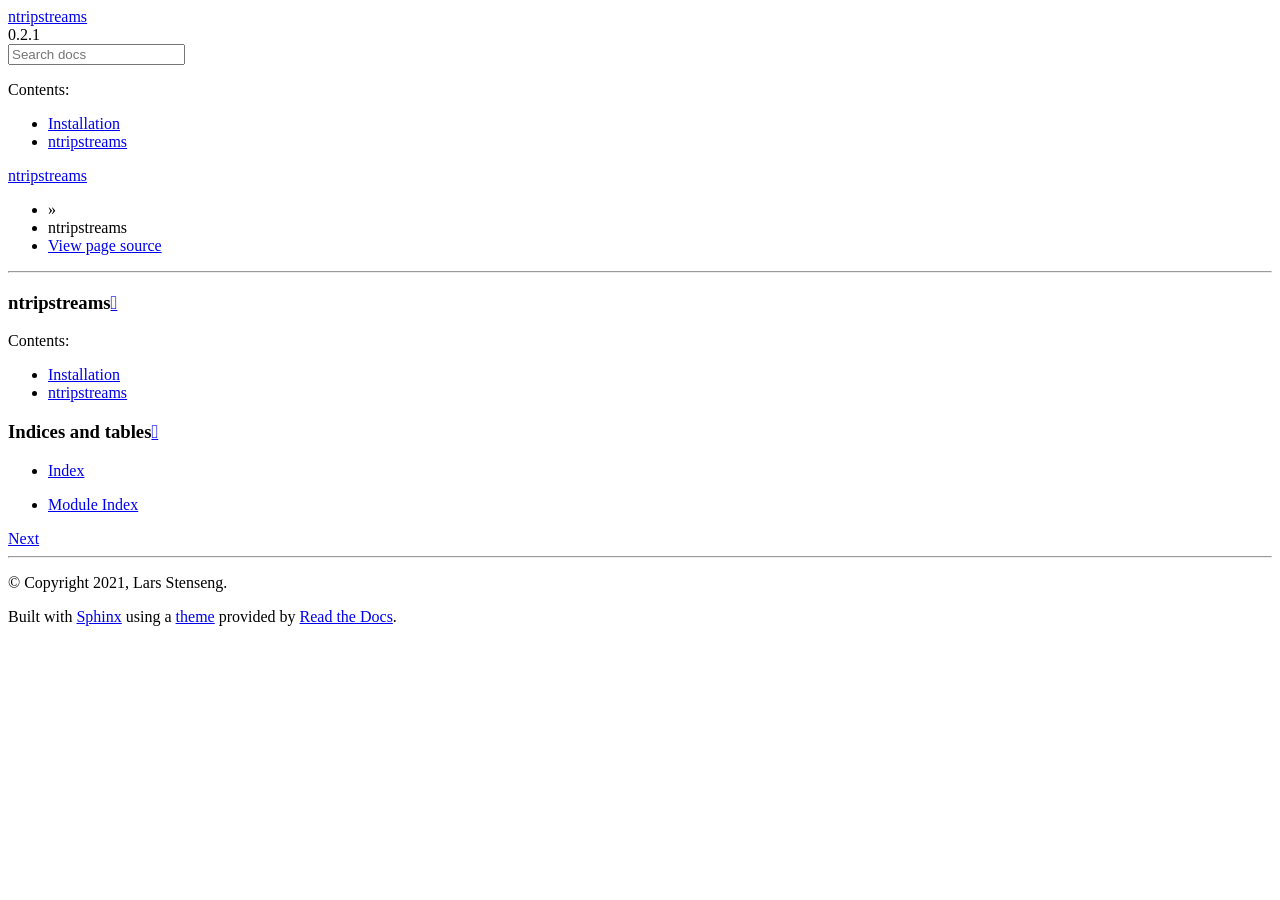
==== index.html @ c1d875e7 "deploy: 2a1d656f350260a8e325749557d3381305e0e389" ====
<!DOCTYPE html>
<html class="writer-html5" lang="en" >
<head>
  <meta charset="utf-8" /><meta name="generator" content="Docutils 0.17.1: http://docutils.sourceforge.net/" />

  <meta name="viewport" content="width=device-width, initial-scale=1.0" />
  <title>ntripstreams &mdash; ntripstreams 0.2.1 documentation</title>
      <link rel="stylesheet" href="_static/theme_overrides.css" type="text/css" />
  <!--[if lt IE 9]>
    <script src="_static/js/html5shiv.min.js"></script>
  <![endif]-->
  
        <script data-url_root="./" id="documentation_options" src="_static/documentation_options.js"></script>
        <script src="_static/jquery.js"></script>
        <script src="_static/underscore.js"></script>
        <script src="_static/doctools.js"></script>
    <script src="_static/js/theme.js"></script>
    <link rel="index" title="Index" href="genindex.html" />
    <link rel="search" title="Search" href="search.html" />
    <link rel="next" title="Installation" href="install.html" /> 
</head>

<body class="wy-body-for-nav"> 
  <div class="wy-grid-for-nav">
    <nav data-toggle="wy-nav-shift" class="wy-nav-side">
      <div class="wy-side-scroll">
        <div class="wy-side-nav-search" >
            <a href="#" class="icon icon-home"> ntripstreams
          </a>
              <div class="version">
                0.2.1
              </div>
<div role="search">
  <form id="rtd-search-form" class="wy-form" action="search.html" method="get">
    <input type="text" name="q" placeholder="Search docs" />
    <input type="hidden" name="check_keywords" value="yes" />
    <input type="hidden" name="area" value="default" />
  </form>
</div>
        </div><div class="wy-menu wy-menu-vertical" data-spy="affix" role="navigation" aria-label="Navigation menu">
              <p class="caption" role="heading"><span class="caption-text">Contents:</span></p>
<ul>
<li class="toctree-l1"><a class="reference internal" href="install.html">Installation</a></li>
<li class="toctree-l1"><a class="reference internal" href="ntripstreams.html">ntripstreams</a></li>
</ul>

        </div>
      </div>
    </nav>

    <section data-toggle="wy-nav-shift" class="wy-nav-content-wrap"><nav class="wy-nav-top" aria-label="Mobile navigation menu" >
          <i data-toggle="wy-nav-top" class="fa fa-bars"></i>
          <a href="#">ntripstreams</a>
      </nav>

      <div class="wy-nav-content">
        <div class="rst-content">
          <div role="navigation" aria-label="Page navigation">
  <ul class="wy-breadcrumbs">
      <li><a href="#" class="icon icon-home"></a> &raquo;</li>
      <li>ntripstreams</li>
      <li class="wy-breadcrumbs-aside">
            <a href="_sources/index.rst.txt" rel="nofollow"> View page source</a>
      </li>
  </ul>
  <hr/>
</div>
          <div role="main" class="document" itemscope="itemscope" itemtype="http://schema.org/Article">
           <div itemprop="articleBody">
             
  <section id="ntripstreams">
<h1>ntripstreams<a class="headerlink" href="#ntripstreams" title="Permalink to this headline"></a></h1>
<div class="toctree-wrapper compound">
<p class="caption" role="heading"><span class="caption-text">Contents:</span></p>
<ul>
<li class="toctree-l1"><a class="reference internal" href="install.html">Installation</a></li>
<li class="toctree-l1"><a class="reference internal" href="ntripstreams.html">ntripstreams</a></li>
</ul>
</div>
</section>
<section id="indices-and-tables">
<h1>Indices and tables<a class="headerlink" href="#indices-and-tables" title="Permalink to this headline"></a></h1>
<ul class="simple">
<li><p><a class="reference internal" href="genindex.html"><span class="std std-ref">Index</span></a></p></li>
<li><p><a class="reference internal" href="py-modindex.html"><span class="std std-ref">Module Index</span></a></p></li>
</ul>
</section>


           </div>
          </div>
          <footer><div class="rst-footer-buttons" role="navigation" aria-label="Footer">
        <a href="install.html" class="btn btn-neutral float-right" title="Installation" accesskey="n" rel="next">Next <span class="fa fa-arrow-circle-right" aria-hidden="true"></span></a>
    </div>

  <hr/>

  <div role="contentinfo">
    <p>&#169; Copyright 2021, Lars Stenseng.</p>
  </div>

  Built with <a href="https://www.sphinx-doc.org/">Sphinx</a> using a
    <a href="https://github.com/readthedocs/sphinx_rtd_theme">theme</a>
    provided by <a href="https://readthedocs.org">Read the Docs</a>.
   

</footer>
        </div>
      </div>
    </section>
  </div>
  <script>
      jQuery(function () {
          SphinxRtdTheme.Navigation.enable(true);
      });
  </script> 

</body>
</html>
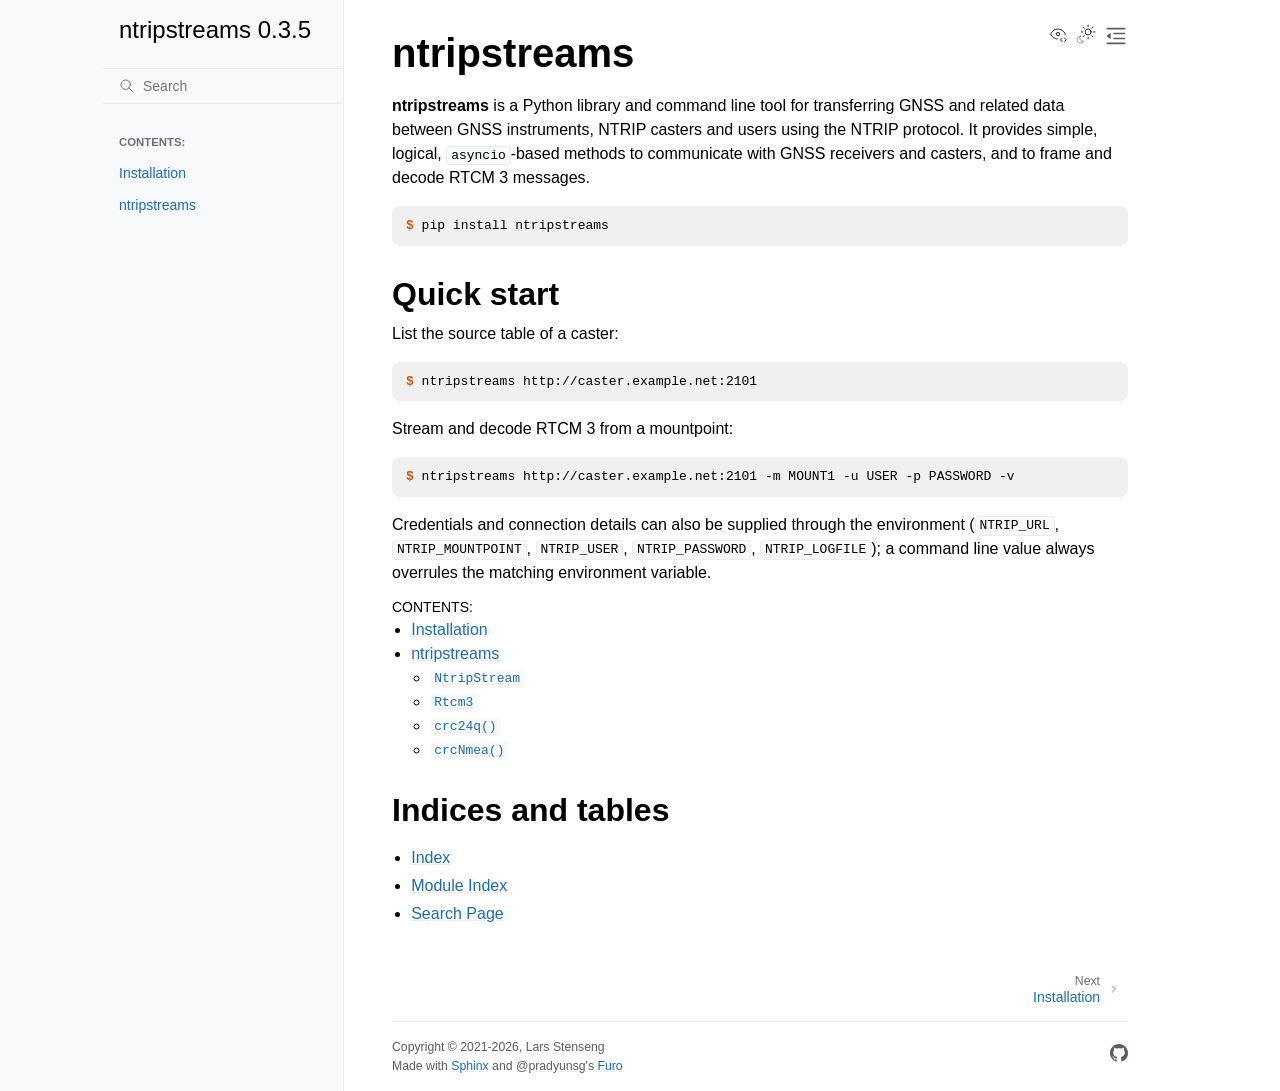
==== commit 6a4de80f: "deploy: 889ffb93d46be3bb9290920c3b95cd18df4807a4" ====
--- a/index.html
+++ b/index.html
@@ -1,119 +1,358 @@
-<!DOCTYPE html>
-<html class="writer-html5" lang="en" >
-<head>
-  <meta charset="utf-8" /><meta name="generator" content="Docutils 0.17.1: http://docutils.sourceforge.net/" />
-
-  <meta name="viewport" content="width=device-width, initial-scale=1.0" />
-  <title>ntripstreams &mdash; ntripstreams 0.2.1 documentation</title>
-      <link rel="stylesheet" href="_static/theme_overrides.css" type="text/css" />
-  <!--[if lt IE 9]>
-    <script src="_static/js/html5shiv.min.js"></script>
-  <![endif]-->
-  
-        <script data-url_root="./" id="documentation_options" src="_static/documentation_options.js"></script>
-        <script src="_static/jquery.js"></script>
-        <script src="_static/underscore.js"></script>
-        <script src="_static/doctools.js"></script>
-    <script src="_static/js/theme.js"></script>
-    <link rel="index" title="Index" href="genindex.html" />
-    <link rel="search" title="Search" href="search.html" />
-    <link rel="next" title="Installation" href="install.html" /> 
-</head>
-
-<body class="wy-body-for-nav"> 
-  <div class="wy-grid-for-nav">
-    <nav data-toggle="wy-nav-shift" class="wy-nav-side">
-      <div class="wy-side-scroll">
-        <div class="wy-side-nav-search" >
-            <a href="#" class="icon icon-home"> ntripstreams
-          </a>
-              <div class="version">
-                0.2.1
-              </div>
-<div role="search">
-  <form id="rtd-search-form" class="wy-form" action="search.html" method="get">
-    <input type="text" name="q" placeholder="Search docs" />
-    <input type="hidden" name="check_keywords" value="yes" />
-    <input type="hidden" name="area" value="default" />
-  </form>
-</div>
-        </div><div class="wy-menu wy-menu-vertical" data-spy="affix" role="navigation" aria-label="Navigation menu">
-              <p class="caption" role="heading"><span class="caption-text">Contents:</span></p>
+<!doctype html>
+<html class="no-js" lang="en" data-content_root="./">
+  <head><meta charset="utf-8">
+    <meta name="viewport" content="width=device-width,initial-scale=1">
+    <meta name="color-scheme" content="light dark"><meta name="viewport" content="width=device-width, initial-scale=1" />
+<link rel="index" title="Index" href="genindex.html"><link rel="search" title="Search" href="search.html"><link rel="next" title="Installation" href="install.html">
+
+    <!-- Generated with Sphinx 9.1.0 and Furo 2025.12.19 -->
+        <title>ntripstreams 0.3.5</title>
+      <link rel="stylesheet" type="text/css" href="_static/pygments.css?v=d75fae25" />
+    <link rel="stylesheet" type="text/css" href="_static/styles/furo.css?v=7bdb33bb" />
+    <link rel="stylesheet" type="text/css" href="_static/graphviz.css?v=4ae1632d" />
+    <link rel="stylesheet" type="text/css" href="_static/styles/furo-extensions.css?v=8dab3a3b" />
+    <link rel="stylesheet" type="text/css" href="_static/custom.css?v=bca9b829" />
+    
+    
+
+
+<style>
+  body {
+    --color-code-background: #f0f0f0;
+  --color-code-foreground: black;
+  --color-brand-primary: #1a6bb5;
+  --color-brand-content: #1a6bb5;
+  
+  }
+  @media not print {
+    body[data-theme="dark"] {
+      --color-code-background: #272822;
+  --color-code-foreground: #f8f8f2;
+  --color-brand-primary: #5aa9e6;
+  --color-brand-content: #5aa9e6;
+  
+    }
+    @media (prefers-color-scheme: dark) {
+      body:not([data-theme="light"]) {
+        --color-code-background: #272822;
+  --color-code-foreground: #f8f8f2;
+  --color-brand-primary: #5aa9e6;
+  --color-brand-content: #5aa9e6;
+  
+      }
+    }
+  }
+</style></head>
+  <body>
+    
+    <script>
+      document.body.dataset.theme = localStorage.getItem("theme") || "auto";
+    </script>
+    
+
+<svg xmlns="http://www.w3.org/2000/svg" style="display: none;">
+  <symbol id="svg-toc" viewBox="0 0 24 24">
+    <title>Contents</title>
+    <svg stroke="currentColor" fill="currentColor" stroke-width="0" viewBox="0 0 1024 1024">
+      <path d="M408 442h480c4.4 0 8-3.6 8-8v-56c0-4.4-3.6-8-8-8H408c-4.4 0-8 3.6-8 8v56c0 4.4 3.6 8 8 8zm-8 204c0 4.4 3.6 8 8 8h480c4.4 0 8-3.6 8-8v-56c0-4.4-3.6-8-8-8H408c-4.4 0-8 3.6-8 8v56zm504-486H120c-4.4 0-8 3.6-8 8v56c0 4.4 3.6 8 8 8h784c4.4 0 8-3.6 8-8v-56c0-4.4-3.6-8-8-8zm0 632H120c-4.4 0-8 3.6-8 8v56c0 4.4 3.6 8 8 8h784c4.4 0 8-3.6 8-8v-56c0-4.4-3.6-8-8-8zM115.4 518.9L271.7 642c5.8 4.6 14.4.5 14.4-6.9V388.9c0-7.4-8.5-11.5-14.4-6.9L115.4 505.1a8.74 8.74 0 0 0 0 13.8z"/>
+    </svg>
+  </symbol>
+  <symbol id="svg-menu" viewBox="0 0 24 24">
+    <title>Menu</title>
+    <svg xmlns="http://www.w3.org/2000/svg" viewBox="0 0 24 24" fill="none" stroke="currentColor"
+      stroke-width="2" stroke-linecap="round" stroke-linejoin="round" class="feather-menu">
+      <line x1="3" y1="12" x2="21" y2="12"></line>
+      <line x1="3" y1="6" x2="21" y2="6"></line>
+      <line x1="3" y1="18" x2="21" y2="18"></line>
+    </svg>
+  </symbol>
+  <symbol id="svg-arrow-right" viewBox="0 0 24 24">
+    <title>Expand</title>
+    <svg xmlns="http://www.w3.org/2000/svg" viewBox="0 0 24 24" fill="none" stroke="currentColor"
+      stroke-width="2" stroke-linecap="round" stroke-linejoin="round" class="feather-chevron-right">
+      <polyline points="9 18 15 12 9 6"></polyline>
+    </svg>
+  </symbol>
+  <symbol id="svg-sun" viewBox="0 0 24 24">
+    <title>Light mode</title>
+    <svg xmlns="http://www.w3.org/2000/svg" viewBox="0 0 24 24" fill="none" stroke="currentColor"
+      stroke-width="1" stroke-linecap="round" stroke-linejoin="round" class="feather-sun">
+      <circle cx="12" cy="12" r="5"></circle>
+      <line x1="12" y1="1" x2="12" y2="3"></line>
+      <line x1="12" y1="21" x2="12" y2="23"></line>
+      <line x1="4.22" y1="4.22" x2="5.64" y2="5.64"></line>
+      <line x1="18.36" y1="18.36" x2="19.78" y2="19.78"></line>
+      <line x1="1" y1="12" x2="3" y2="12"></line>
+      <line x1="21" y1="12" x2="23" y2="12"></line>
+      <line x1="4.22" y1="19.78" x2="5.64" y2="18.36"></line>
+      <line x1="18.36" y1="5.64" x2="19.78" y2="4.22"></line>
+    </svg>
+  </symbol>
+  <symbol id="svg-moon" viewBox="0 0 24 24">
+    <title>Dark mode</title>
+    <svg xmlns="http://www.w3.org/2000/svg" viewBox="0 0 24 24" fill="none" stroke="currentColor"
+      stroke-width="1" stroke-linecap="round" stroke-linejoin="round" class="icon-tabler-moon">
+      <path stroke="none" d="M0 0h24v24H0z" fill="none" />
+      <path d="M12 3c.132 0 .263 0 .393 0a7.5 7.5 0 0 0 7.92 12.446a9 9 0 1 1 -8.313 -12.454z" />
+    </svg>
+  </symbol>
+  <symbol id="svg-sun-with-moon" viewBox="0 0 24 24">
+    <title>Auto light/dark, in light mode</title>
+    <svg xmlns="http://www.w3.org/2000/svg" viewBox="0 0 24 24" fill="none" stroke="currentColor"
+      stroke-width="1" stroke-linecap="round" stroke-linejoin="round"
+      class="icon-custom-derived-from-feather-sun-and-tabler-moon">
+      <path style="opacity: 50%" d="M 5.411 14.504 C 5.471 14.504 5.532 14.504 5.591 14.504 C 3.639 16.319 4.383 19.569 6.931 20.352 C 7.693 20.586 8.512 20.551 9.25 20.252 C 8.023 23.207 4.056 23.725 2.11 21.184 C 0.166 18.642 1.702 14.949 4.874 14.536 C 5.051 14.512 5.231 14.5 5.411 14.5 L 5.411 14.504 Z"/>
+      <line x1="14.5" y1="3.25" x2="14.5" y2="1.25"/>
+      <line x1="14.5" y1="15.85" x2="14.5" y2="17.85"/>
+      <line x1="10.044" y1="5.094" x2="8.63" y2="3.68"/>
+      <line x1="19" y1="14.05" x2="20.414" y2="15.464"/>
+      <line x1="8.2" y1="9.55" x2="6.2" y2="9.55"/>
+      <line x1="20.8" y1="9.55" x2="22.8" y2="9.55"/>
+      <line x1="10.044" y1="14.006" x2="8.63" y2="15.42"/>
+      <line x1="19" y1="5.05" x2="20.414" y2="3.636"/>
+      <circle cx="14.5" cy="9.55" r="3.6"/>
+    </svg>
+  </symbol>
+  <symbol id="svg-moon-with-sun" viewBox="0 0 24 24">
+    <title>Auto light/dark, in dark mode</title>
+    <svg xmlns="http://www.w3.org/2000/svg" viewBox="0 0 24 24" fill="none" stroke="currentColor"
+      stroke-width="1" stroke-linecap="round" stroke-linejoin="round"
+      class="icon-custom-derived-from-feather-sun-and-tabler-moon">
+      <path d="M 8.282 7.007 C 8.385 7.007 8.494 7.007 8.595 7.007 C 5.18 10.184 6.481 15.869 10.942 17.24 C 12.275 17.648 13.706 17.589 15 17.066 C 12.851 22.236 5.91 23.143 2.505 18.696 C -0.897 14.249 1.791 7.786 7.342 7.063 C 7.652 7.021 7.965 7 8.282 7 L 8.282 7.007 Z"/>
+      <line style="opacity: 50%" x1="18" y1="3.705" x2="18" y2="2.5"/>
+      <line style="opacity: 50%" x1="18" y1="11.295" x2="18" y2="12.5"/>
+      <line style="opacity: 50%" x1="15.316" y1="4.816" x2="14.464" y2="3.964"/>
+      <line style="opacity: 50%" x1="20.711" y1="10.212" x2="21.563" y2="11.063"/>
+      <line style="opacity: 50%" x1="14.205" y1="7.5" x2="13.001" y2="7.5"/>
+      <line style="opacity: 50%" x1="21.795" y1="7.5" x2="23" y2="7.5"/>
+      <line style="opacity: 50%" x1="15.316" y1="10.184" x2="14.464" y2="11.036"/>
+      <line style="opacity: 50%" x1="20.711" y1="4.789" x2="21.563" y2="3.937"/>
+      <circle style="opacity: 50%" cx="18" cy="7.5" r="2.169"/>
+    </svg>
+  </symbol>
+  <symbol id="svg-pencil" viewBox="0 0 24 24">
+    <svg xmlns="http://www.w3.org/2000/svg" viewBox="0 0 24 24" fill="none" stroke="currentColor"
+      stroke-width="1" stroke-linecap="round" stroke-linejoin="round" class="icon-tabler-pencil-code">
+      <path d="M4 20h4l10.5 -10.5a2.828 2.828 0 1 0 -4 -4l-10.5 10.5v4" />
+      <path d="M13.5 6.5l4 4" />
+      <path d="M20 21l2 -2l-2 -2" />
+      <path d="M17 17l-2 2l2 2" />
+    </svg>
+  </symbol>
+  <symbol id="svg-eye" viewBox="0 0 24 24">
+    <svg xmlns="http://www.w3.org/2000/svg" viewBox="0 0 24 24" fill="none" stroke="currentColor"
+      stroke-width="1" stroke-linecap="round" stroke-linejoin="round" class="icon-tabler-eye-code">
+      <path stroke="none" d="M0 0h24v24H0z" fill="none" />
+      <path d="M10 12a2 2 0 1 0 4 0a2 2 0 0 0 -4 0" />
+      <path
+        d="M11.11 17.958c-3.209 -.307 -5.91 -2.293 -8.11 -5.958c2.4 -4 5.4 -6 9 -6c3.6 0 6.6 2 9 6c-.21 .352 -.427 .688 -.647 1.008" />
+      <path d="M20 21l2 -2l-2 -2" />
+      <path d="M17 17l-2 2l2 2" />
+    </svg>
+  </symbol>
+</svg>
+
+<input type="checkbox" class="sidebar-toggle" name="__navigation" id="__navigation" aria-label="Toggle site navigation sidebar">
+<input type="checkbox" class="sidebar-toggle" name="__toc" id="__toc" aria-label="Toggle table of contents sidebar">
+<label class="overlay sidebar-overlay" for="__navigation"></label>
+<label class="overlay toc-overlay" for="__toc"></label>
+
+<a class="skip-to-content muted-link" href="#furo-main-content">Skip to content</a>
+
+
+
+<div class="page">
+  <header class="mobile-header">
+    <div class="header-left">
+      <label class="nav-overlay-icon" for="__navigation">
+        <span class="icon"><svg><use href="#svg-menu"></use></svg></span>
+      </label>
+    </div>
+    <div class="header-center">
+      <a href="#"><div class="brand">ntripstreams 0.3.5</div></a>
+    </div>
+    <div class="header-right">
+      <div class="theme-toggle-container theme-toggle-header">
+        <button class="theme-toggle" aria-label="Toggle Light / Dark / Auto color theme">
+          <svg class="theme-icon-when-auto-light"><use href="#svg-sun-with-moon"></use></svg>
+          <svg class="theme-icon-when-auto-dark"><use href="#svg-moon-with-sun"></use></svg>
+          <svg class="theme-icon-when-dark"><use href="#svg-moon"></use></svg>
+          <svg class="theme-icon-when-light"><use href="#svg-sun"></use></svg>
+        </button>
+      </div>
+      <label class="toc-overlay-icon toc-header-icon" for="__toc">
+        <span class="icon"><svg><use href="#svg-toc"></use></svg></span>
+      </label>
+    </div>
+  </header>
+  <aside class="sidebar-drawer">
+    <div class="sidebar-container">
+      
+      <div class="sidebar-sticky"><a class="sidebar-brand" href="#">
+  
+  <span class="sidebar-brand-text">ntripstreams 0.3.5</span>
+  
+</a><form class="sidebar-search-container" method="get" action="search.html" role="search">
+  <input class="sidebar-search" placeholder="Search" name="q" aria-label="Search">
+  <input type="hidden" name="check_keywords" value="yes">
+  <input type="hidden" name="area" value="default">
+</form>
+<div id="searchbox"></div><div class="sidebar-scroll"><div class="sidebar-tree">
+  <p class="caption" role="heading"><span class="caption-text">Contents:</span></p>
 <ul>
 <li class="toctree-l1"><a class="reference internal" href="install.html">Installation</a></li>
 <li class="toctree-l1"><a class="reference internal" href="ntripstreams.html">ntripstreams</a></li>
 </ul>
 
-        </div>
+</div>
+</div>
+
       </div>
-    </nav>
-
-    <section data-toggle="wy-nav-shift" class="wy-nav-content-wrap"><nav class="wy-nav-top" aria-label="Mobile navigation menu" >
-          <i data-toggle="wy-nav-top" class="fa fa-bars"></i>
-          <a href="#">ntripstreams</a>
-      </nav>
-
-      <div class="wy-nav-content">
-        <div class="rst-content">
-          <div role="navigation" aria-label="Page navigation">
-  <ul class="wy-breadcrumbs">
-      <li><a href="#" class="icon icon-home"></a> &raquo;</li>
-      <li>ntripstreams</li>
-      <li class="wy-breadcrumbs-aside">
-            <a href="_sources/index.rst.txt" rel="nofollow"> View page source</a>
-      </li>
-  </ul>
-  <hr/>
-</div>
-          <div role="main" class="document" itemscope="itemscope" itemtype="http://schema.org/Article">
-           <div itemprop="articleBody">
-             
-  <section id="ntripstreams">
-<h1>ntripstreams<a class="headerlink" href="#ntripstreams" title="Permalink to this headline"></a></h1>
+      
+    </div>
+  </aside>
+  <div class="main">
+    <div class="content">
+      <div class="article-container">
+        <a href="#" class="back-to-top muted-link">
+          <svg xmlns="http://www.w3.org/2000/svg" viewBox="0 0 24 24">
+            <path d="M13 20h-2V8l-5.5 5.5-1.42-1.42L12 4.16l7.92 7.92-1.42 1.42L13 8v12z"></path>
+          </svg>
+          <span>Back to top</span>
+        </a>
+        <div class="content-icon-container">
+          <div class="view-this-page">
+  <a class="muted-link" href="_sources/index.rst.txt" title="View this page">
+    <svg><use href="#svg-eye"></use></svg>
+    <span class="visually-hidden">View this page</span>
+  </a>
+</div>
+<div class="theme-toggle-container theme-toggle-content">
+            <button class="theme-toggle" aria-label="Toggle Light / Dark / Auto color theme">
+              <svg class="theme-icon-when-auto-light"><use href="#svg-sun-with-moon"></use></svg>
+              <svg class="theme-icon-when-auto-dark"><use href="#svg-moon-with-sun"></use></svg>
+              <svg class="theme-icon-when-dark"><use href="#svg-moon"></use></svg>
+              <svg class="theme-icon-when-light"><use href="#svg-sun"></use></svg>
+            </button>
+          </div>
+          <label class="toc-overlay-icon toc-content-icon" for="__toc">
+            <span class="icon"><svg><use href="#svg-toc"></use></svg></span>
+          </label>
+        </div>
+        <article role="main" id="furo-main-content">
+          <section id="ntripstreams">
+<h1>ntripstreams<a class="headerlink" href="#ntripstreams" title="Link to this heading">¶</a></h1>
+<p><strong>ntripstreams</strong> is a Python library and command line tool for transferring
+GNSS and related data between GNSS instruments, NTRIP casters and users using
+the NTRIP protocol. It provides simple, logical, <code class="docutils literal notranslate"><span class="pre">asyncio</span></code>-based methods to
+communicate with GNSS receivers and casters, and to frame and decode RTCM 3
+messages.</p>
+<div class="highlight-console notranslate"><div class="highlight"><pre><span></span><span class="gp">$ </span>pip<span class="w"> </span>install<span class="w"> </span>ntripstreams
+</pre></div>
+</div>
+<section id="quick-start">
+<h2>Quick start<a class="headerlink" href="#quick-start" title="Link to this heading">¶</a></h2>
+<p>List the source table of a caster:</p>
+<div class="highlight-console notranslate"><div class="highlight"><pre><span></span><span class="gp">$ </span>ntripstreams<span class="w"> </span>http://caster.example.net:2101
+</pre></div>
+</div>
+<p>Stream and decode RTCM 3 from a mountpoint:</p>
+<div class="highlight-console notranslate"><div class="highlight"><pre><span></span><span class="gp">$ </span>ntripstreams<span class="w"> </span>http://caster.example.net:2101<span class="w"> </span>-m<span class="w"> </span>MOUNT1<span class="w"> </span>-u<span class="w"> </span>USER<span class="w"> </span>-p<span class="w"> </span>PASSWORD<span class="w"> </span>-v
+</pre></div>
+</div>
+<p>Credentials and connection details can also be supplied through the
+environment (<code class="docutils literal notranslate"><span class="pre">NTRIP_URL</span></code>, <code class="docutils literal notranslate"><span class="pre">NTRIP_MOUNTPOINT</span></code>, <code class="docutils literal notranslate"><span class="pre">NTRIP_USER</span></code>,
+<code class="docutils literal notranslate"><span class="pre">NTRIP_PASSWORD</span></code>, <code class="docutils literal notranslate"><span class="pre">NTRIP_LOGFILE</span></code>); a command line value always overrules
+the matching environment variable.</p>
 <div class="toctree-wrapper compound">
 <p class="caption" role="heading"><span class="caption-text">Contents:</span></p>
 <ul>
 <li class="toctree-l1"><a class="reference internal" href="install.html">Installation</a></li>
-<li class="toctree-l1"><a class="reference internal" href="ntripstreams.html">ntripstreams</a></li>
+<li class="toctree-l1"><a class="reference internal" href="ntripstreams.html">ntripstreams</a><ul>
+<li class="toctree-l2"><a class="reference internal" href="ntripstreams.html#ntripstreams.NtripStream"><code class="docutils literal notranslate"><span class="pre">NtripStream</span></code></a></li>
+<li class="toctree-l2"><a class="reference internal" href="ntripstreams.html#ntripstreams.Rtcm3"><code class="docutils literal notranslate"><span class="pre">Rtcm3</span></code></a></li>
+<li class="toctree-l2"><a class="reference internal" href="ntripstreams.html#ntripstreams.crc24q"><code class="docutils literal notranslate"><span class="pre">crc24q()</span></code></a></li>
+<li class="toctree-l2"><a class="reference internal" href="ntripstreams.html#ntripstreams.crcNmea"><code class="docutils literal notranslate"><span class="pre">crcNmea()</span></code></a></li>
+</ul>
+</li>
 </ul>
 </div>
 </section>
 <section id="indices-and-tables">
-<h1>Indices and tables<a class="headerlink" href="#indices-and-tables" title="Permalink to this headline"></a></h1>
+<h2>Indices and tables<a class="headerlink" href="#indices-and-tables" title="Link to this heading">¶</a></h2>
 <ul class="simple">
 <li><p><a class="reference internal" href="genindex.html"><span class="std std-ref">Index</span></a></p></li>
 <li><p><a class="reference internal" href="py-modindex.html"><span class="std std-ref">Module Index</span></a></p></li>
+<li><p><a class="reference internal" href="search.html"><span class="std std-ref">Search Page</span></a></p></li>
 </ul>
 </section>
-
-
-           </div>
+</section>
+
+        </article>
+      </div>
+      <footer>
+        
+        <div class="related-pages">
+          <a class="next-page" href="install.html">
+              <div class="page-info">
+                <div class="context">
+                  <span>Next</span>
+                </div>
+                <div class="title">Installation</div>
+              </div>
+              <svg class="furo-related-icon"><use href="#svg-arrow-right"></use></svg>
+            </a>
+          
+        </div>
+        <div class="bottom-of-page">
+          <div class="left-details">
+            <div class="copyright">
+                Copyright &#169; 2021-2026, Lars Stenseng
+            </div>
+            Made with <a href="https://www.sphinx-doc.org/">Sphinx</a> and <a class="muted-link" href="https://pradyunsg.me">@pradyunsg</a>'s
+            
+            <a href="https://github.com/pradyunsg/furo">Furo</a>
+            
           </div>
-          <footer><div class="rst-footer-buttons" role="navigation" aria-label="Footer">
-        <a href="install.html" class="btn btn-neutral float-right" title="Installation" accesskey="n" rel="next">Next <span class="fa fa-arrow-circle-right" aria-hidden="true"></span></a>
-    </div>
-
-  <hr/>
-
-  <div role="contentinfo">
-    <p>&#169; Copyright 2021, Lars Stenseng.</p>
+          <div class="right-details">
+            <div class="icons">
+              <a class="muted-link " href="https://github.com/stenseng/ntripstreams" aria-label="GitHub"><svg stroke="currentColor" fill="currentColor" stroke-width="0" viewBox="0 0 16 16"><path fill-rule="evenodd" d="M8 0C3.58 0 0 3.58 0 8c0 3.54 2.29 6.53 5.47 7.59.4.07.55-.17.55-.38 0-.19-.01-.82-.01-1.49-2.01.37-2.53-.49-2.69-.94-.09-.23-.48-.94-.82-1.13-.28-.15-.68-.52-.01-.53.63-.01 1.08.58 1.23.82.72 1.21 1.87.87 2.33.66.07-.52.28-.87.51-1.07-1.78-.2-3.64-.89-3.64-3.95 0-.87.31-1.59.82-2.15-.08-.2-.36-1.02.08-2.12 0 0 .67-.21 2.2.82.64-.18 1.32-.27 2-.27.68 0 1.36.09 2 .27 1.53-1.04 2.2-.82 2.2-.82.44 1.1.16 1.92.08 2.12.51.56.82 1.27.82 2.15 0 3.07-1.87 3.75-3.65 3.95.29.25.54.73.54 1.48 0 1.07-.01 1.93-.01 2.2 0 .21.15.46.55.38A8.013 8.013 0 0016 8c0-4.42-3.58-8-8-8z"></path></svg></a>
+              
+            </div>
+          </div>
+        </div>
+        
+      </footer>
+    </div>
+    <aside class="toc-drawer">
+      
+      
+      <div class="toc-sticky toc-scroll">
+        <div class="toc-title-container">
+          <span class="toc-title">
+            On this page
+          </span>
+        </div>
+        <div class="toc-tree-container">
+          <div class="toc-tree">
+            <ul>
+<li><a class="reference internal" href="#">ntripstreams</a><ul>
+<li><a class="reference internal" href="#quick-start">Quick start</a></li>
+<li><a class="reference internal" href="#indices-and-tables">Indices and tables</a></li>
+</ul>
+</li>
+</ul>
+
+          </div>
+        </div>
+      </div>
+      
+      
+    </aside>
   </div>
-
-  Built with <a href="https://www.sphinx-doc.org/">Sphinx</a> using a
-    <a href="https://github.com/readthedocs/sphinx_rtd_theme">theme</a>
-    provided by <a href="https://readthedocs.org">Read the Docs</a>.
-   
-
-</footer>
-        </div>
-      </div>
-    </section>
-  </div>
-  <script>
-      jQuery(function () {
-          SphinxRtdTheme.Navigation.enable(true);
-      });
-  </script> 
-
-</body>
+</div><script src="_static/documentation_options.js?v=ba50482b"></script>
+    <script src="_static/doctools.js?v=fd6eb6e6"></script>
+    <script src="_static/sphinx_highlight.js?v=6ffebe34"></script>
+    <script src="_static/scripts/furo.js?v=46bd48cc"></script>
+    </body>
 </html>
--- a/_static/pygments.css
+++ b/_static/pygments.css
@@ -0,0 +1,249 @@
+.highlight pre { line-height: 125%; }
+.highlight td.linenos .normal { color: #666666; background-color: transparent; padding-left: 5px; padding-right: 5px; }
+.highlight span.linenos { color: #666666; background-color: transparent; padding-left: 5px; padding-right: 5px; }
+.highlight td.linenos .special { color: #000000; background-color: #ffffc0; padding-left: 5px; padding-right: 5px; }
+.highlight span.linenos.special { color: #000000; background-color: #ffffc0; padding-left: 5px; padding-right: 5px; }
+.highlight .hll { background-color: #ffffcc }
+.highlight { background: #f0f0f0; }
+.highlight .c { color: #60A0B0; font-style: italic } /* Comment */
+.highlight .err { border: 1px solid #F00 } /* Error */
+.highlight .k { color: #007020; font-weight: bold } /* Keyword */
+.highlight .o { color: #666 } /* Operator */
+.highlight .ch { color: #60A0B0; font-style: italic } /* Comment.Hashbang */
+.highlight .cm { color: #60A0B0; font-style: italic } /* Comment.Multiline */
+.highlight .cp { color: #007020 } /* Comment.Preproc */
+.highlight .cpf { color: #60A0B0; font-style: italic } /* Comment.PreprocFile */
+.highlight .c1 { color: #60A0B0; font-style: italic } /* Comment.Single */
+.highlight .cs { color: #60A0B0; background-color: #FFF0F0 } /* Comment.Special */
+.highlight .gd { color: #A00000 } /* Generic.Deleted */
+.highlight .ge { font-style: italic } /* Generic.Emph */
+.highlight .ges { font-weight: bold; font-style: italic } /* Generic.EmphStrong */
+.highlight .gr { color: #F00 } /* Generic.Error */
+.highlight .gh { color: #000080; font-weight: bold } /* Generic.Heading */
+.highlight .gi { color: #00A000 } /* Generic.Inserted */
+.highlight .go { color: #888 } /* Generic.Output */
+.highlight .gp { color: #C65D09; font-weight: bold } /* Generic.Prompt */
+.highlight .gs { font-weight: bold } /* Generic.Strong */
+.highlight .gu { color: #800080; font-weight: bold } /* Generic.Subheading */
+.highlight .gt { color: #04D } /* Generic.Traceback */
+.highlight .kc { color: #007020; font-weight: bold } /* Keyword.Constant */
+.highlight .kd { color: #007020; font-weight: bold } /* Keyword.Declaration */
+.highlight .kn { color: #007020; font-weight: bold } /* Keyword.Namespace */
+.highlight .kp { color: #007020 } /* Keyword.Pseudo */
+.highlight .kr { color: #007020; font-weight: bold } /* Keyword.Reserved */
+.highlight .kt { color: #902000 } /* Keyword.Type */
+.highlight .m { color: #40A070 } /* Literal.Number */
+.highlight .s { color: #4070A0 } /* Literal.String */
+.highlight .na { color: #4070A0 } /* Name.Attribute */
+.highlight .nb { color: #007020 } /* Name.Builtin */
+.highlight .nc { color: #0E84B5; font-weight: bold } /* Name.Class */
+.highlight .no { color: #60ADD5 } /* Name.Constant */
+.highlight .nd { color: #555; font-weight: bold } /* Name.Decorator */
+.highlight .ni { color: #D55537; font-weight: bold } /* Name.Entity */
+.highlight .ne { color: #007020 } /* Name.Exception */
+.highlight .nf { color: #06287E } /* Name.Function */
+.highlight .nl { color: #002070; font-weight: bold } /* Name.Label */
+.highlight .nn { color: #0E84B5; font-weight: bold } /* Name.Namespace */
+.highlight .nt { color: #062873; font-weight: bold } /* Name.Tag */
+.highlight .nv { color: #BB60D5 } /* Name.Variable */
+.highlight .ow { color: #007020; font-weight: bold } /* Operator.Word */
+.highlight .w { color: #BBB } /* Text.Whitespace */
+.highlight .mb { color: #40A070 } /* Literal.Number.Bin */
+.highlight .mf { color: #40A070 } /* Literal.Number.Float */
+.highlight .mh { color: #40A070 } /* Literal.Number.Hex */
+.highlight .mi { color: #40A070 } /* Literal.Number.Integer */
+.highlight .mo { color: #40A070 } /* Literal.Number.Oct */
+.highlight .sa { color: #4070A0 } /* Literal.String.Affix */
+.highlight .sb { color: #4070A0 } /* Literal.String.Backtick */
+.highlight .sc { color: #4070A0 } /* Literal.String.Char */
+.highlight .dl { color: #4070A0 } /* Literal.String.Delimiter */
+.highlight .sd { color: #4070A0; font-style: italic } /* Literal.String.Doc */
+.highlight .s2 { color: #4070A0 } /* Literal.String.Double */
+.highlight .se { color: #4070A0; font-weight: bold } /* Literal.String.Escape */
+.highlight .sh { color: #4070A0 } /* Literal.String.Heredoc */
+.highlight .si { color: #70A0D0; font-style: italic } /* Literal.String.Interpol */
+.highlight .sx { color: #C65D09 } /* Literal.String.Other */
+.highlight .sr { color: #235388 } /* Literal.String.Regex */
+.highlight .s1 { color: #4070A0 } /* Literal.String.Single */
+.highlight .ss { color: #517918 } /* Literal.String.Symbol */
+.highlight .bp { color: #007020 } /* Name.Builtin.Pseudo */
+.highlight .fm { color: #06287E } /* Name.Function.Magic */
+.highlight .vc { color: #BB60D5 } /* Name.Variable.Class */
+.highlight .vg { color: #BB60D5 } /* Name.Variable.Global */
+.highlight .vi { color: #BB60D5 } /* Name.Variable.Instance */
+.highlight .vm { color: #BB60D5 } /* Name.Variable.Magic */
+.highlight .il { color: #40A070 } /* Literal.Number.Integer.Long */
+@media not print {
+body[data-theme="dark"] .highlight pre { line-height: 125%; }
+body[data-theme="dark"] .highlight td.linenos .normal { color: inherit; background-color: transparent; padding-left: 5px; padding-right: 5px; }
+body[data-theme="dark"] .highlight span.linenos { color: inherit; background-color: transparent; padding-left: 5px; padding-right: 5px; }
+body[data-theme="dark"] .highlight td.linenos .special { color: #000000; background-color: #ffffc0; padding-left: 5px; padding-right: 5px; }
+body[data-theme="dark"] .highlight span.linenos.special { color: #000000; background-color: #ffffc0; padding-left: 5px; padding-right: 5px; }
+body[data-theme="dark"] .highlight .hll { background-color: #49483e }
+body[data-theme="dark"] .highlight { background: #272822; color: #F8F8F2 }
+body[data-theme="dark"] .highlight .c { color: #959077 } /* Comment */
+body[data-theme="dark"] .highlight .err { color: #ED007E; background-color: #1E0010 } /* Error */
+body[data-theme="dark"] .highlight .esc { color: #F8F8F2 } /* Escape */
+body[data-theme="dark"] .highlight .g { color: #F8F8F2 } /* Generic */
+body[data-theme="dark"] .highlight .k { color: #66D9EF } /* Keyword */
+body[data-theme="dark"] .highlight .l { color: #AE81FF } /* Literal */
+body[data-theme="dark"] .highlight .n { color: #F8F8F2 } /* Name */
+body[data-theme="dark"] .highlight .o { color: #FF4689 } /* Operator */
+body[data-theme="dark"] .highlight .x { color: #F8F8F2 } /* Other */
+body[data-theme="dark"] .highlight .p { color: #F8F8F2 } /* Punctuation */
+body[data-theme="dark"] .highlight .ch { color: #959077 } /* Comment.Hashbang */
+body[data-theme="dark"] .highlight .cm { color: #959077 } /* Comment.Multiline */
+body[data-theme="dark"] .highlight .cp { color: #959077 } /* Comment.Preproc */
+body[data-theme="dark"] .highlight .cpf { color: #959077 } /* Comment.PreprocFile */
+body[data-theme="dark"] .highlight .c1 { color: #959077 } /* Comment.Single */
+body[data-theme="dark"] .highlight .cs { color: #959077 } /* Comment.Special */
+body[data-theme="dark"] .highlight .gd { color: #FF4689 } /* Generic.Deleted */
+body[data-theme="dark"] .highlight .ge { color: #F8F8F2; font-style: italic } /* Generic.Emph */
+body[data-theme="dark"] .highlight .ges { color: #F8F8F2; font-weight: bold; font-style: italic } /* Generic.EmphStrong */
+body[data-theme="dark"] .highlight .gr { color: #F8F8F2 } /* Generic.Error */
+body[data-theme="dark"] .highlight .gh { color: #F8F8F2 } /* Generic.Heading */
+body[data-theme="dark"] .highlight .gi { color: #A6E22E } /* Generic.Inserted */
+body[data-theme="dark"] .highlight .go { color: #66D9EF } /* Generic.Output */
+body[data-theme="dark"] .highlight .gp { color: #FF4689; font-weight: bold } /* Generic.Prompt */
+body[data-theme="dark"] .highlight .gs { color: #F8F8F2; font-weight: bold } /* Generic.Strong */
+body[data-theme="dark"] .highlight .gu { color: #959077 } /* Generic.Subheading */
+body[data-theme="dark"] .highlight .gt { color: #F8F8F2 } /* Generic.Traceback */
+body[data-theme="dark"] .highlight .kc { color: #66D9EF } /* Keyword.Constant */
+body[data-theme="dark"] .highlight .kd { color: #66D9EF } /* Keyword.Declaration */
+body[data-theme="dark"] .highlight .kn { color: #FF4689 } /* Keyword.Namespace */
+body[data-theme="dark"] .highlight .kp { color: #66D9EF } /* Keyword.Pseudo */
+body[data-theme="dark"] .highlight .kr { color: #66D9EF } /* Keyword.Reserved */
+body[data-theme="dark"] .highlight .kt { color: #66D9EF } /* Keyword.Type */
+body[data-theme="dark"] .highlight .ld { color: #E6DB74 } /* Literal.Date */
+body[data-theme="dark"] .highlight .m { color: #AE81FF } /* Literal.Number */
+body[data-theme="dark"] .highlight .s { color: #E6DB74 } /* Literal.String */
+body[data-theme="dark"] .highlight .na { color: #A6E22E } /* Name.Attribute */
+body[data-theme="dark"] .highlight .nb { color: #F8F8F2 } /* Name.Builtin */
+body[data-theme="dark"] .highlight .nc { color: #A6E22E } /* Name.Class */
+body[data-theme="dark"] .highlight .no { color: #66D9EF } /* Name.Constant */
+body[data-theme="dark"] .highlight .nd { color: #A6E22E } /* Name.Decorator */
+body[data-theme="dark"] .highlight .ni { color: #F8F8F2 } /* Name.Entity */
+body[data-theme="dark"] .highlight .ne { color: #A6E22E } /* Name.Exception */
+body[data-theme="dark"] .highlight .nf { color: #A6E22E } /* Name.Function */
+body[data-theme="dark"] .highlight .nl { color: #F8F8F2 } /* Name.Label */
+body[data-theme="dark"] .highlight .nn { color: #F8F8F2 } /* Name.Namespace */
+body[data-theme="dark"] .highlight .nx { color: #A6E22E } /* Name.Other */
+body[data-theme="dark"] .highlight .py { color: #F8F8F2 } /* Name.Property */
+body[data-theme="dark"] .highlight .nt { color: #FF4689 } /* Name.Tag */
+body[data-theme="dark"] .highlight .nv { color: #F8F8F2 } /* Name.Variable */
+body[data-theme="dark"] .highlight .ow { color: #FF4689 } /* Operator.Word */
+body[data-theme="dark"] .highlight .pm { color: #F8F8F2 } /* Punctuation.Marker */
+body[data-theme="dark"] .highlight .w { color: #F8F8F2 } /* Text.Whitespace */
+body[data-theme="dark"] .highlight .mb { color: #AE81FF } /* Literal.Number.Bin */
+body[data-theme="dark"] .highlight .mf { color: #AE81FF } /* Literal.Number.Float */
+body[data-theme="dark"] .highlight .mh { color: #AE81FF } /* Literal.Number.Hex */
+body[data-theme="dark"] .highlight .mi { color: #AE81FF } /* Literal.Number.Integer */
+body[data-theme="dark"] .highlight .mo { color: #AE81FF } /* Literal.Number.Oct */
+body[data-theme="dark"] .highlight .sa { color: #E6DB74 } /* Literal.String.Affix */
+body[data-theme="dark"] .highlight .sb { color: #E6DB74 } /* Literal.String.Backtick */
+body[data-theme="dark"] .highlight .sc { color: #E6DB74 } /* Literal.String.Char */
+body[data-theme="dark"] .highlight .dl { color: #E6DB74 } /* Literal.String.Delimiter */
+body[data-theme="dark"] .highlight .sd { color: #E6DB74 } /* Literal.String.Doc */
+body[data-theme="dark"] .highlight .s2 { color: #E6DB74 } /* Literal.String.Double */
+body[data-theme="dark"] .highlight .se { color: #AE81FF } /* Literal.String.Escape */
+body[data-theme="dark"] .highlight .sh { color: #E6DB74 } /* Literal.String.Heredoc */
+body[data-theme="dark"] .highlight .si { color: #E6DB74 } /* Literal.String.Interpol */
+body[data-theme="dark"] .highlight .sx { color: #E6DB74 } /* Literal.String.Other */
+body[data-theme="dark"] .highlight .sr { color: #E6DB74 } /* Literal.String.Regex */
+body[data-theme="dark"] .highlight .s1 { color: #E6DB74 } /* Literal.String.Single */
+body[data-theme="dark"] .highlight .ss { color: #E6DB74 } /* Literal.String.Symbol */
+body[data-theme="dark"] .highlight .bp { color: #F8F8F2 } /* Name.Builtin.Pseudo */
+body[data-theme="dark"] .highlight .fm { color: #A6E22E } /* Name.Function.Magic */
+body[data-theme="dark"] .highlight .vc { color: #F8F8F2 } /* Name.Variable.Class */
+body[data-theme="dark"] .highlight .vg { color: #F8F8F2 } /* Name.Variable.Global */
+body[data-theme="dark"] .highlight .vi { color: #F8F8F2 } /* Name.Variable.Instance */
+body[data-theme="dark"] .highlight .vm { color: #F8F8F2 } /* Name.Variable.Magic */
+body[data-theme="dark"] .highlight .il { color: #AE81FF } /* Literal.Number.Integer.Long */
+@media (prefers-color-scheme: dark) {
+body:not([data-theme="light"]) .highlight pre { line-height: 125%; }
+body:not([data-theme="light"]) .highlight td.linenos .normal { color: inherit; background-color: transparent; padding-left: 5px; padding-right: 5px; }
+body:not([data-theme="light"]) .highlight span.linenos { color: inherit; background-color: transparent; padding-left: 5px; padding-right: 5px; }
+body:not([data-theme="light"]) .highlight td.linenos .special { color: #000000; background-color: #ffffc0; padding-left: 5px; padding-right: 5px; }
+body:not([data-theme="light"]) .highlight span.linenos.special { color: #000000; background-color: #ffffc0; padding-left: 5px; padding-right: 5px; }
+body:not([data-theme="light"]) .highlight .hll { background-color: #49483e }
+body:not([data-theme="light"]) .highlight { background: #272822; color: #F8F8F2 }
+body:not([data-theme="light"]) .highlight .c { color: #959077 } /* Comment */
+body:not([data-theme="light"]) .highlight .err { color: #ED007E; background-color: #1E0010 } /* Error */
+body:not([data-theme="light"]) .highlight .esc { color: #F8F8F2 } /* Escape */
+body:not([data-theme="light"]) .highlight .g { color: #F8F8F2 } /* Generic */
+body:not([data-theme="light"]) .highlight .k { color: #66D9EF } /* Keyword */
+body:not([data-theme="light"]) .highlight .l { color: #AE81FF } /* Literal */
+body:not([data-theme="light"]) .highlight .n { color: #F8F8F2 } /* Name */
+body:not([data-theme="light"]) .highlight .o { color: #FF4689 } /* Operator */
+body:not([data-theme="light"]) .highlight .x { color: #F8F8F2 } /* Other */
+body:not([data-theme="light"]) .highlight .p { color: #F8F8F2 } /* Punctuation */
+body:not([data-theme="light"]) .highlight .ch { color: #959077 } /* Comment.Hashbang */
+body:not([data-theme="light"]) .highlight .cm { color: #959077 } /* Comment.Multiline */
+body:not([data-theme="light"]) .highlight .cp { color: #959077 } /* Comment.Preproc */
+body:not([data-theme="light"]) .highlight .cpf { color: #959077 } /* Comment.PreprocFile */
+body:not([data-theme="light"]) .highlight .c1 { color: #959077 } /* Comment.Single */
+body:not([data-theme="light"]) .highlight .cs { color: #959077 } /* Comment.Special */
+body:not([data-theme="light"]) .highlight .gd { color: #FF4689 } /* Generic.Deleted */
+body:not([data-theme="light"]) .highlight .ge { color: #F8F8F2; font-style: italic } /* Generic.Emph */
+body:not([data-theme="light"]) .highlight .ges { color: #F8F8F2; font-weight: bold; font-style: italic } /* Generic.EmphStrong */
+body:not([data-theme="light"]) .highlight .gr { color: #F8F8F2 } /* Generic.Error */
+body:not([data-theme="light"]) .highlight .gh { color: #F8F8F2 } /* Generic.Heading */
+body:not([data-theme="light"]) .highlight .gi { color: #A6E22E } /* Generic.Inserted */
+body:not([data-theme="light"]) .highlight .go { color: #66D9EF } /* Generic.Output */
+body:not([data-theme="light"]) .highlight .gp { color: #FF4689; font-weight: bold } /* Generic.Prompt */
+body:not([data-theme="light"]) .highlight .gs { color: #F8F8F2; font-weight: bold } /* Generic.Strong */
+body:not([data-theme="light"]) .highlight .gu { color: #959077 } /* Generic.Subheading */
+body:not([data-theme="light"]) .highlight .gt { color: #F8F8F2 } /* Generic.Traceback */
+body:not([data-theme="light"]) .highlight .kc { color: #66D9EF } /* Keyword.Constant */
+body:not([data-theme="light"]) .highlight .kd { color: #66D9EF } /* Keyword.Declaration */
+body:not([data-theme="light"]) .highlight .kn { color: #FF4689 } /* Keyword.Namespace */
+body:not([data-theme="light"]) .highlight .kp { color: #66D9EF } /* Keyword.Pseudo */
+body:not([data-theme="light"]) .highlight .kr { color: #66D9EF } /* Keyword.Reserved */
+body:not([data-theme="light"]) .highlight .kt { color: #66D9EF } /* Keyword.Type */
+body:not([data-theme="light"]) .highlight .ld { color: #E6DB74 } /* Literal.Date */
+body:not([data-theme="light"]) .highlight .m { color: #AE81FF } /* Literal.Number */
+body:not([data-theme="light"]) .highlight .s { color: #E6DB74 } /* Literal.String */
+body:not([data-theme="light"]) .highlight .na { color: #A6E22E } /* Name.Attribute */
+body:not([data-theme="light"]) .highlight .nb { color: #F8F8F2 } /* Name.Builtin */
+body:not([data-theme="light"]) .highlight .nc { color: #A6E22E } /* Name.Class */
+body:not([data-theme="light"]) .highlight .no { color: #66D9EF } /* Name.Constant */
+body:not([data-theme="light"]) .highlight .nd { color: #A6E22E } /* Name.Decorator */
+body:not([data-theme="light"]) .highlight .ni { color: #F8F8F2 } /* Name.Entity */
+body:not([data-theme="light"]) .highlight .ne { color: #A6E22E } /* Name.Exception */
+body:not([data-theme="light"]) .highlight .nf { color: #A6E22E } /* Name.Function */
+body:not([data-theme="light"]) .highlight .nl { color: #F8F8F2 } /* Name.Label */
+body:not([data-theme="light"]) .highlight .nn { color: #F8F8F2 } /* Name.Namespace */
+body:not([data-theme="light"]) .highlight .nx { color: #A6E22E } /* Name.Other */
+body:not([data-theme="light"]) .highlight .py { color: #F8F8F2 } /* Name.Property */
+body:not([data-theme="light"]) .highlight .nt { color: #FF4689 } /* Name.Tag */
+body:not([data-theme="light"]) .highlight .nv { color: #F8F8F2 } /* Name.Variable */
+body:not([data-theme="light"]) .highlight .ow { color: #FF4689 } /* Operator.Word */
+body:not([data-theme="light"]) .highlight .pm { color: #F8F8F2 } /* Punctuation.Marker */
+body:not([data-theme="light"]) .highlight .w { color: #F8F8F2 } /* Text.Whitespace */
+body:not([data-theme="light"]) .highlight .mb { color: #AE81FF } /* Literal.Number.Bin */
+body:not([data-theme="light"]) .highlight .mf { color: #AE81FF } /* Literal.Number.Float */
+body:not([data-theme="light"]) .highlight .mh { color: #AE81FF } /* Literal.Number.Hex */
+body:not([data-theme="light"]) .highlight .mi { color: #AE81FF } /* Literal.Number.Integer */
+body:not([data-theme="light"]) .highlight .mo { color: #AE81FF } /* Literal.Number.Oct */
+body:not([data-theme="light"]) .highlight .sa { color: #E6DB74 } /* Literal.String.Affix */
+body:not([data-theme="light"]) .highlight .sb { color: #E6DB74 } /* Literal.String.Backtick */
+body:not([data-theme="light"]) .highlight .sc { color: #E6DB74 } /* Literal.String.Char */
+body:not([data-theme="light"]) .highlight .dl { color: #E6DB74 } /* Literal.String.Delimiter */
+body:not([data-theme="light"]) .highlight .sd { color: #E6DB74 } /* Literal.String.Doc */
+body:not([data-theme="light"]) .highlight .s2 { color: #E6DB74 } /* Literal.String.Double */
+body:not([data-theme="light"]) .highlight .se { color: #AE81FF } /* Literal.String.Escape */
+body:not([data-theme="light"]) .highlight .sh { color: #E6DB74 } /* Literal.String.Heredoc */
+body:not([data-theme="light"]) .highlight .si { color: #E6DB74 } /* Literal.String.Interpol */
+body:not([data-theme="light"]) .highlight .sx { color: #E6DB74 } /* Literal.String.Other */
+body:not([data-theme="light"]) .highlight .sr { color: #E6DB74 } /* Literal.String.Regex */
+body:not([data-theme="light"]) .highlight .s1 { color: #E6DB74 } /* Literal.String.Single */
+body:not([data-theme="light"]) .highlight .ss { color: #E6DB74 } /* Literal.String.Symbol */
+body:not([data-theme="light"]) .highlight .bp { color: #F8F8F2 } /* Name.Builtin.Pseudo */
+body:not([data-theme="light"]) .highlight .fm { color: #A6E22E } /* Name.Function.Magic */
+body:not([data-theme="light"]) .highlight .vc { color: #F8F8F2 } /* Name.Variable.Class */
+body:not([data-theme="light"]) .highlight .vg { color: #F8F8F2 } /* Name.Variable.Global */
+body:not([data-theme="light"]) .highlight .vi { color: #F8F8F2 } /* Name.Variable.Instance */
+body:not([data-theme="light"]) .highlight .vm { color: #F8F8F2 } /* Name.Variable.Magic */
+body:not([data-theme="light"]) .highlight .il { color: #AE81FF } /* Literal.Number.Integer.Long */
+}
+}
--- a/_static/graphviz.css
+++ b/_static/graphviz.css
@@ -0,0 +1,12 @@
+/*
+ * Sphinx stylesheet -- graphviz extension.
+ */
+
+img.graphviz {
+    border: 0;
+    max-width: 100%;
+}
+
+object.graphviz {
+    max-width: 100%;
+}
--- a/_static/styles/furo-extensions.css
+++ b/_static/styles/furo-extensions.css
@@ -0,0 +1,2 @@
+#furo-sidebar-ad-placement{padding:var(--sidebar-item-spacing-vertical) var(--sidebar-item-spacing-horizontal)}#furo-sidebar-ad-placement .ethical-sidebar{background:var(--color-background-secondary);border:none;box-shadow:none}#furo-sidebar-ad-placement .ethical-sidebar:hover{background:var(--color-background-hover)}#furo-sidebar-ad-placement .ethical-sidebar a{color:var(--color-foreground-primary)}#furo-sidebar-ad-placement .ethical-callout a{color:var(--color-foreground-secondary)!important}#furo-readthedocs-versions{background:transparent;display:block;position:static;width:100%}#furo-readthedocs-versions .rst-versions{background:#1a1c1e}#furo-readthedocs-versions .rst-current-version{background:var(--color-sidebar-item-background);cursor:unset}#furo-readthedocs-versions .rst-current-version:hover{background:var(--color-sidebar-item-background)}#furo-readthedocs-versions .rst-current-version .fa-book{color:var(--color-foreground-primary)}#furo-readthedocs-versions>.rst-other-versions{padding:0}#furo-readthedocs-versions>.rst-other-versions small{opacity:1}#furo-readthedocs-versions .injected .rst-versions{position:unset}#furo-readthedocs-versions:focus-within,#furo-readthedocs-versions:hover{box-shadow:0 0 0 1px var(--color-sidebar-background-border)}#furo-readthedocs-versions:focus-within .rst-current-version,#furo-readthedocs-versions:hover .rst-current-version{background:#1a1c1e;font-size:inherit;height:auto;line-height:inherit;padding:12px;text-align:right}#furo-readthedocs-versions:focus-within .rst-current-version .fa-book,#furo-readthedocs-versions:hover .rst-current-version .fa-book{color:#fff;float:left}#furo-readthedocs-versions:focus-within .fa-caret-down,#furo-readthedocs-versions:hover .fa-caret-down{display:none}#furo-readthedocs-versions:focus-within .injected,#furo-readthedocs-versions:focus-within .rst-current-version,#furo-readthedocs-versions:focus-within .rst-other-versions,#furo-readthedocs-versions:hover .injected,#furo-readthedocs-versions:hover .rst-current-version,#furo-readthedocs-versions:hover .rst-other-versions{display:block}#furo-readthedocs-versions:focus-within>.rst-current-version,#furo-readthedocs-versions:hover>.rst-current-version{display:none}.highlight:hover button.copybtn{color:var(--color-code-foreground)}.highlight button.copybtn{align-items:center;background-color:var(--color-code-background);border:none;color:var(--color-background-item);cursor:pointer;height:1.25em;right:.5rem;top:.625rem;transition:color .3s,opacity .3s;width:1.25em}.highlight button.copybtn:hover{background-color:var(--color-code-background);color:var(--color-brand-content)}.highlight button.copybtn:after{background-color:transparent;color:var(--color-code-foreground);display:none}.highlight button.copybtn.success{color:#22863a;transition:color 0s}.highlight button.copybtn.success:after{display:block}.highlight button.copybtn svg{padding:0}body{--sd-color-primary:var(--color-brand-primary);--sd-color-primary-highlight:var(--color-brand-content);--sd-color-primary-text:var(--color-background-primary);--sd-color-shadow:rgba(0,0,0,.05);--sd-color-card-border:var(--color-card-border);--sd-color-card-border-hover:var(--color-brand-content);--sd-color-card-background:var(--color-card-background);--sd-color-card-text:var(--color-foreground-primary);--sd-color-card-header:var(--color-card-marginals-background);--sd-color-card-footer:var(--color-card-marginals-background);--sd-color-tabs-label-active:var(--color-brand-content);--sd-color-tabs-label-hover:var(--color-foreground-muted);--sd-color-tabs-label-inactive:var(--color-foreground-muted);--sd-color-tabs-underline-active:var(--color-brand-content);--sd-color-tabs-underline-hover:var(--color-foreground-border);--sd-color-tabs-underline-inactive:var(--color-background-border);--sd-color-tabs-overline:var(--color-background-border);--sd-color-tabs-underline:var(--color-background-border)}.sd-tab-content{box-shadow:0 -2px var(--sd-color-tabs-overline),0 1px var(--sd-color-tabs-underline)}.sd-card{box-shadow:0 .1rem .25rem var(--sd-color-shadow),0 0 .0625rem rgba(0,0,0,.1)}.sd-shadow-sm{box-shadow:0 .1rem .25rem var(--sd-color-shadow),0 0 .0625rem rgba(0,0,0,.1)!important}.sd-shadow-md{box-shadow:0 .3rem .75rem var(--sd-color-shadow),0 0 .0625rem rgba(0,0,0,.1)!important}.sd-shadow-lg{box-shadow:0 .6rem 1.5rem var(--sd-color-shadow),0 0 .0625rem rgba(0,0,0,.1)!important}.sd-card-hover:hover{transform:none}.sd-cards-carousel{gap:.25rem;padding:.25rem}body{--tabs--label-text:var(--color-foreground-muted);--tabs--label-text--hover:var(--color-foreground-muted);--tabs--label-text--active:var(--color-brand-content);--tabs--label-text--active--hover:var(--color-brand-content);--tabs--label-background:transparent;--tabs--label-background--hover:transparent;--tabs--label-background--active:transparent;--tabs--label-background--active--hover:transparent;--tabs--padding-x:0.25em;--tabs--margin-x:1em;--tabs--border:var(--color-background-border);--tabs--label-border:transparent;--tabs--label-border--hover:var(--color-foreground-muted);--tabs--label-border--active:var(--color-brand-content);--tabs--label-border--active--hover:var(--color-brand-content)}[role=main] .container{max-width:none;padding-left:0;padding-right:0}.shadow.docutils{border:none;box-shadow:0 .2rem .5rem rgba(0,0,0,.05),0 0 .0625rem rgba(0,0,0,.1)!important}.sphinx-bs .card{background-color:var(--color-background-secondary);color:var(--color-foreground)}
+/*# sourceMappingURL=furo-extensions.css.map*/
--- a/_static/custom.css
+++ b/_static/custom.css
@@ -0,0 +1,18 @@
+/* Small polish on top of the Furo theme. */
+
+/* Slightly rounder, softer code blocks and admonitions. */
+div.highlight,
+pre {
+  border-radius: 8px;
+}
+
+.admonition,
+div.admonition {
+  border-radius: 8px;
+}
+
+/* A touch more breathing room around inline code. */
+code.literal {
+  padding: 0.1em 0.3em;
+  border-radius: 4px;
+}
